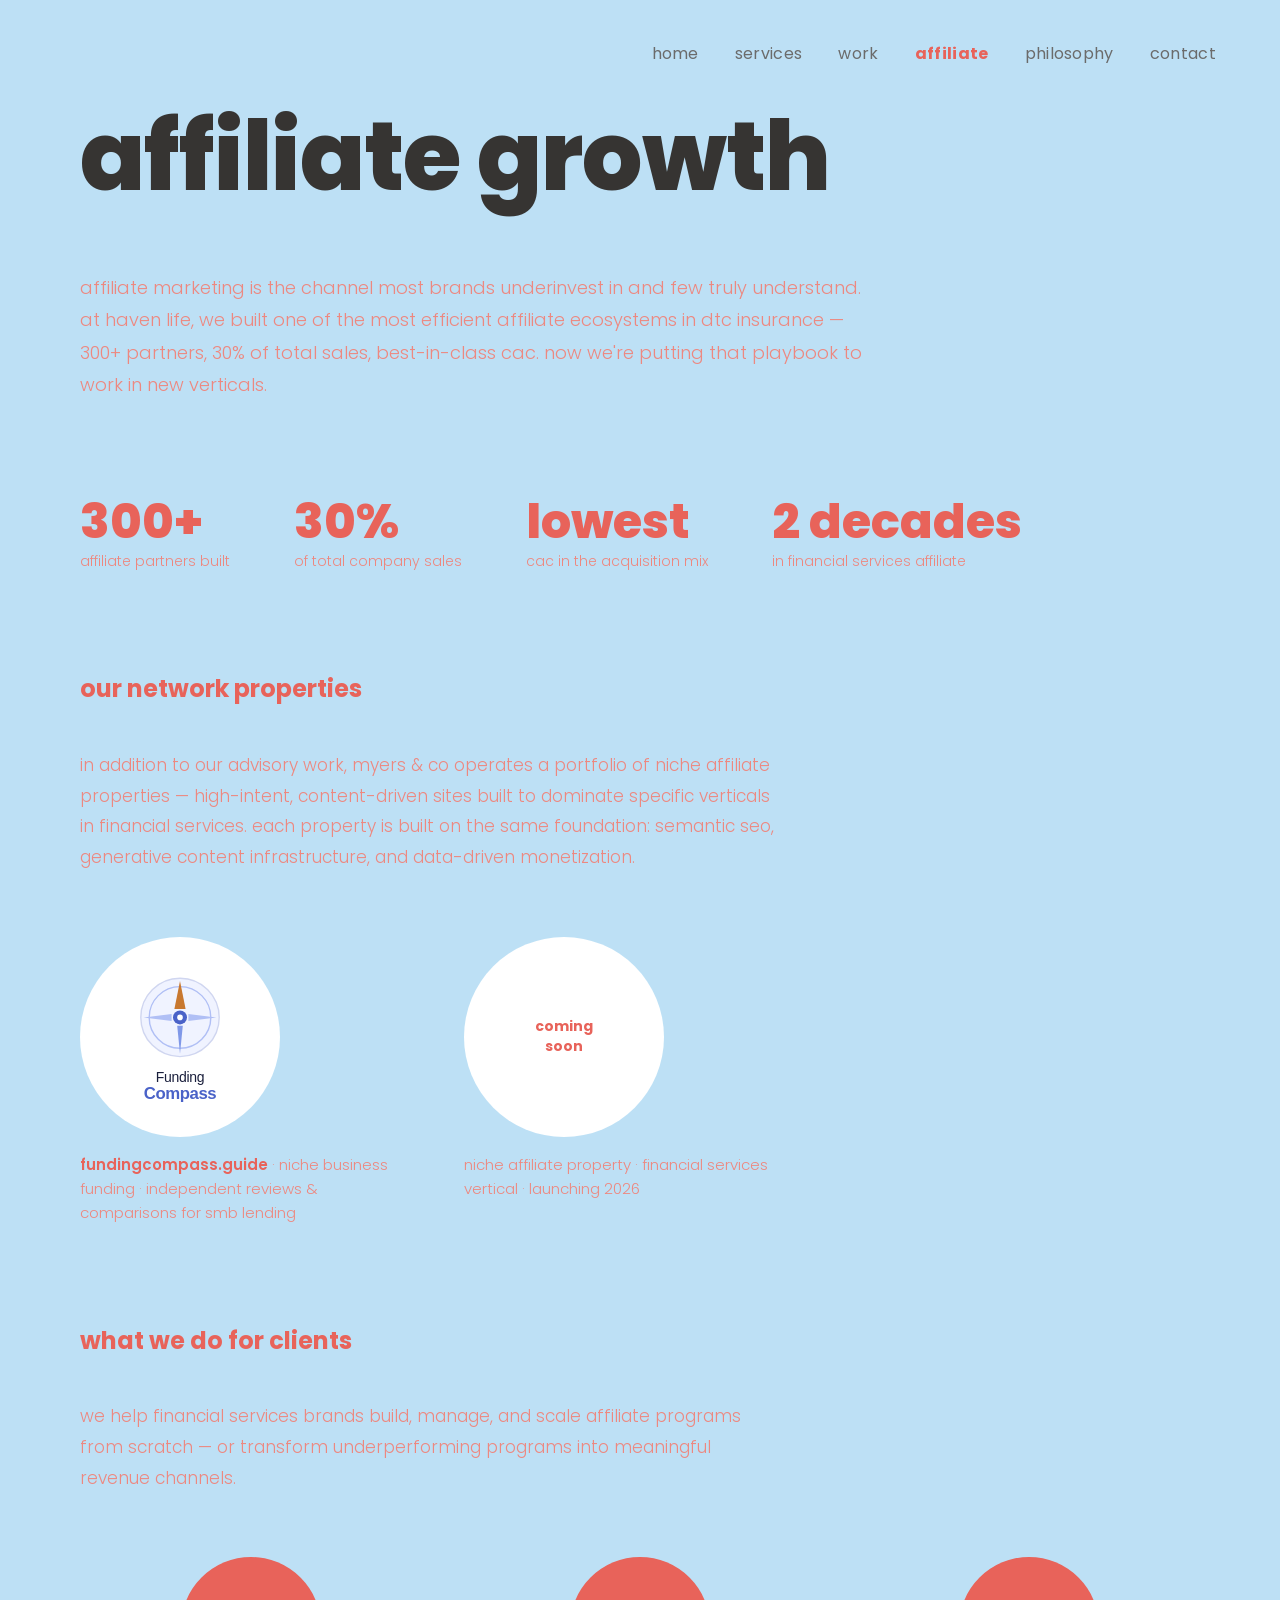
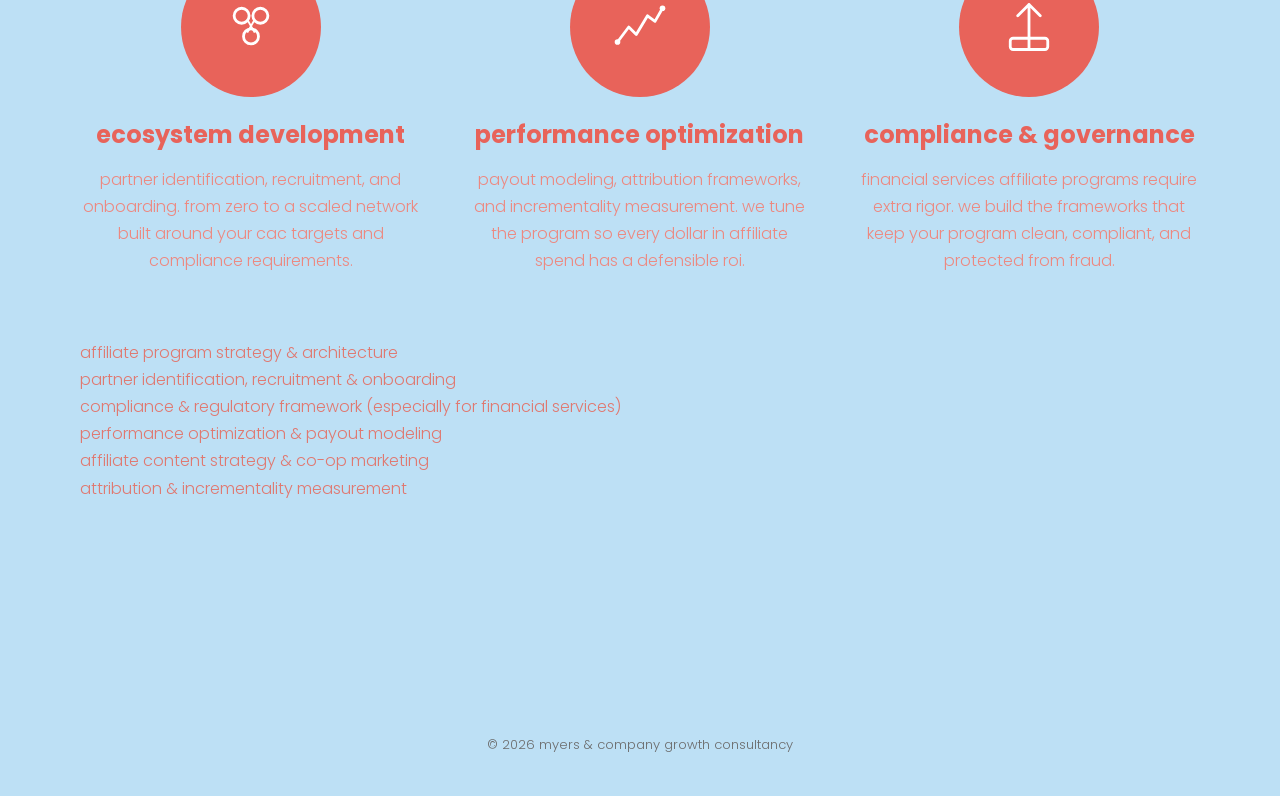
==== affiliate.html @ 651db932 "myers & co site rebuild — static html/css/js 6-page static site replacing wix: home, services, work," ====
<!DOCTYPE html>
<html lang="en">
<head>
  <meta charset="UTF-8">
  <meta name="viewport" content="width=device-width, initial-scale=1.0">
  <title>Myers & Co | Affiliate Growth</title>
  <meta name="description" content="Affiliate ecosystem development for financial services brands, plus owned & operated niche properties in key verticals.">
  <link rel="stylesheet" href="css/styles.css">
</head>
<body>
  <div class="page">
    <nav class="nav">
      <button class="nav-toggle" aria-label="Toggle navigation">
        <span></span><span></span><span></span>
      </button>
      <a href="index.html">home</a>
      <a href="services.html">services</a>
      <a href="cv.html">work</a>
      <a href="affiliate.html" class="active">affiliate</a>
      <a href="philosophy.html">philosophy</a>
      <a href="contact.html">contact</a>
    </nav>

    <div class="page-container">

      <h1 class="page-heading">affiliate growth</h1>

      <p class="page-intro">affiliate marketing is the channel most brands underinvest in and few truly understand. at haven life, we built one of the most efficient affiliate ecosystems in dtc insurance — 300+ partners, 30% of total sales, best-in-class cac. now we're putting that playbook to work in new verticals.</p>

      <!-- ── stat bar ── -->
      <div class="stat-bar">
        <div class="stat-item">
          <span class="stat-number">300+</span>
          <span class="stat-label">affiliate partners built</span>
        </div>
        <div class="stat-item">
          <span class="stat-number">30%</span>
          <span class="stat-label">of total company sales</span>
        </div>
        <div class="stat-item">
          <span class="stat-number">lowest</span>
          <span class="stat-label">cac in the acquisition mix</span>
        </div>
        <div class="stat-item">
          <span class="stat-number">2 decades</span>
          <span class="stat-label">in financial services affiliate</span>
        </div>
      </div>

      <!-- ── owned properties ── -->
      <section class="affiliate-section">
        <h2 class="cv-section-title">our network properties</h2>
        <p class="section-intro">in addition to our advisory work, myers & co operates a portfolio of niche affiliate properties — high-intent, content-driven sites built to dominate specific verticals in financial services. each property is built on the same foundation: semantic seo, generative content infrastructure, and data-driven monetization.</p>

        <div class="property-grid">
          <div class="property-card">
            <div class="property-logo-wrap">
              <svg width="140" height="140" viewBox="0 0 100 100" fill="none" xmlns="http://www.w3.org/2000/svg">
                <!-- FundingCompass compass mark -->
                <circle cx="50" cy="36" r="28" fill="#F0F3FF" stroke="#D0D6F0" stroke-width="1"/>
                <circle cx="50" cy="36" r="22" fill="none" stroke="#B0BFF5" stroke-width="1"/>
                <polygon points="50,10 54,30 46,30" fill="#C87830"/>
                <polygon points="50,62 52,42 48,42" fill="#8098E8"/>
                <polygon points="76,36 56,38.5 56,33.5" fill="#B0BFF5"/>
                <polygon points="24,36 44,33.5 44,38.5" fill="#B0BFF5"/>
                <circle cx="50" cy="36" r="5" fill="#4A62C8"/>
                <circle cx="50" cy="36" r="2" fill="white"/>
                <text x="50" y="82" text-anchor="middle" font-family="Helvetica Neue, Helvetica, Arial, sans-serif" font-weight="500" font-size="10" fill="#1A1F3C" letter-spacing="-0.2">Funding</text>
                <text x="50" y="94" text-anchor="middle" font-family="Helvetica Neue, Helvetica, Arial, sans-serif" font-weight="700" font-size="12" fill="#4A62C8" letter-spacing="-0.3">Compass</text>
              </svg>
            </div>
            <p class="property-desc"><a href="https://fundingcompass.guide" target="_blank" rel="noopener" style="color: var(--coral); font-weight: 600;">fundingcompass.guide</a> · niche business funding · independent reviews & comparisons for smb lending</p>
          </div>

          <div class="property-card">
            <div class="property-logo-wrap">
              <img src="images/property-2-logo.png" alt="Property 2" class="property-logo" onerror="this.parentElement.innerHTML='<div class=\'property-logo-placeholder\'>coming<br>soon</div>'">
            </div>
            <p class="property-desc">niche affiliate property · financial services vertical · launching 2026</p>
          </div>
        </div>
      </section>

      <!-- ── client services ── -->
      <section class="affiliate-section">
        <h2 class="cv-section-title">what we do for clients</h2>
        <p class="section-intro">we help financial services brands build, manage, and scale affiliate programs from scratch — or transform underperforming programs into meaningful revenue channels.</p>

        <div class="feature-grid affiliate-grid">
          <div class="feature-card">
            <div class="circle-asset">
              <svg viewBox="0 0 64 64" xmlns="http://www.w3.org/2000/svg"><circle cx="22" cy="20" r="8" fill="none" stroke="white" stroke-width="3"/><circle cx="42" cy="20" r="8" fill="none" stroke="white" stroke-width="3"/><circle cx="32" cy="42" r="8" fill="none" stroke="white" stroke-width="3"/><line x1="28" y1="24" x2="36" y2="38" stroke="white" stroke-width="2"/><line x1="36" y1="24" x2="28" y2="38" stroke="white" stroke-width="2"/></svg>
            </div>
            <h3 class="card-title">ecosystem development</h3>
            <p class="card-body">partner identification, recruitment, and onboarding. from zero to a scaled network built around your cac targets and compliance requirements.</p>
          </div>

          <div class="feature-card">
            <div class="circle-asset">
              <svg viewBox="0 0 64 64" xmlns="http://www.w3.org/2000/svg"><path d="M8 48l12-16 8 8 12-20 8 6 8-14" fill="none" stroke="white" stroke-width="3" stroke-linecap="round" stroke-linejoin="round"/><circle cx="8" cy="48" r="3" fill="white"/><circle cx="56" cy="12" r="3" fill="white"/></svg>
            </div>
            <h3 class="card-title">performance optimization</h3>
            <p class="card-body">payout modeling, attribution frameworks, and incrementality measurement. we tune the program so every dollar in affiliate spend has a defensible roi.</p>
          </div>

          <div class="feature-card">
            <div class="circle-asset">
              <svg viewBox="0 0 64 64" xmlns="http://www.w3.org/2000/svg"><path d="M32 8v48M32 8l-12 12M32 8l12 12" stroke="white" stroke-width="3" stroke-linecap="round" stroke-linejoin="round"/><rect x="12" y="44" width="40" height="12" rx="3" fill="none" stroke="white" stroke-width="3"/></svg>
            </div>
            <h3 class="card-title">compliance & governance</h3>
            <p class="card-body">financial services affiliate programs require extra rigor. we build the frameworks that keep your program clean, compliant, and protected from fraud.</p>
          </div>
        </div>

        <ul class="card-list" style="max-width: 600px; margin-top: var(--space-xl);">
          <li>affiliate program strategy & architecture</li>
          <li>partner identification, recruitment & onboarding</li>
          <li>compliance & regulatory framework (especially for financial services)</li>
          <li>performance optimization & payout modeling</li>
          <li>affiliate content strategy & co-op marketing</li>
          <li>attribution & incrementality measurement</li>
        </ul>
      </section>

    </div>
  </div>

  <footer class="footer">
    <p>&copy; 2026 myers & company growth consultancy</p>
  </footer>

  <script src="js/main.js"></script>
</body>
</html>
---- css/styles.css ----
@import url('https://fonts.googleapis.com/css2?family=Poppins:wght@300;400;600;700;800&display=swap');

/* ── reset ── */
*, *::before, *::after { box-sizing: border-box; margin: 0; padding: 0; }
html { scroll-behavior: smooth; }
body { font-family: 'Poppins', sans-serif; font-weight: 300; font-size: 16px; line-height: 1.7; color: #E07870; -webkit-font-smoothing: antialiased; }
a { text-decoration: none; color: inherit; }
ul { list-style: none; }
img { display: block; max-width: 100%; }
button, input, textarea { font-family: inherit; }

/* ── tokens ── */
:root {
  --sky-blue: #BDE0F5;
  --white: #FFFFFF;
  --coral: #E8635A;       /* confirmed from logo source file */
  --logo-blue: #55AADF;   /* confirmed from logo source file */
  --charcoal: #363432;
  --coral-muted: #ED8880;
  --nav-gray: #6B6B6B;
  --nav-active: #E8635A;

  --space-xs: 4px;
  --space-sm: 8px;
  --space-md: 16px;
  --space-lg: 24px;
  --space-xl: 40px;
  --space-2xl: 64px;
  --space-3xl: 96px;
  --space-4xl: 128px;

  --max-width: 1280px;
}

/* ── navigation ── */
.nav {
  display: flex;
  justify-content: flex-end;
  align-items: center;
  padding: var(--space-xl) var(--space-2xl);
  gap: 36px;
  position: relative;
  z-index: 100;
}

.nav a {
  font-size: 16px;
  font-weight: 400;
  color: var(--nav-gray);
  text-transform: lowercase;
  letter-spacing: 0.02em;
  transition: color 0.2s ease;
}

.nav a:hover {
  color: var(--nav-active);
}

.nav a.active {
  color: var(--nav-active);
  font-weight: 700;
}

.nav-toggle {
  display: none;
  background: none;
  border: none;
  cursor: pointer;
  padding: var(--space-sm);
  z-index: 200;
}

.nav-toggle span {
  display: block;
  width: 28px;
  height: 2px;
  background: var(--charcoal);
  margin: 6px 0;
  transition: transform 0.3s ease, opacity 0.3s ease;
}

.nav-toggle.open span:nth-child(1) { transform: rotate(45deg) translate(6px, 6px); }
.nav-toggle.open span:nth-child(2) { opacity: 0; }
.nav-toggle.open span:nth-child(3) { transform: rotate(-45deg) translate(6px, -6px); }

/* ── homepage split layout ── */
.home-split {
  display: flex;
  min-height: 100vh;
}

.home-left {
  width: 47%;
  background: var(--white);
  display: flex;
  align-items: center;
  justify-content: center;
  padding: var(--space-4xl) var(--space-2xl);
}

.home-right {
  width: 53%;
  background: var(--sky-blue);
  display: flex;
  flex-direction: column;
  padding: 0;
}

.home-right-content {
  flex: 1;
  display: flex;
  flex-direction: column;
  justify-content: center;
  padding: var(--space-4xl) var(--space-2xl);
  padding-top: 0;
}

/* ── logo ── */
.logo {
  text-align: left;
}

.logo-text {
  font-size: clamp(72px, 8vw, 120px);
  font-weight: 800;
  color: var(--logo-blue);
  text-transform: uppercase;
  letter-spacing: 0.04em;
  line-height: 1.0;
}

.logo-rule {
  height: 2px;
  background: var(--coral);
  margin: var(--space-md) 0;
}

.logo-subtitle {
  font-size: 22px;
  font-weight: 400;
  color: var(--logo-blue);
  letter-spacing: 0.15em;
}

/* ── logo image (preferred) + fallback ── */
.logo-img {
  max-width: 320px;
  width: 100%;
  height: auto;
}

/* square coral period — brand detail from logo source */
.logo-period {
  color: var(--coral);
  /* override with inline-block square if font doesn't render square period */
}

.hero-cta {
  font-weight: 600 !important;
  color: var(--coral) !important;
}

/* ── hero body ── */
.hero-body {
  max-width: 560px;
}

.hero-body p {
  font-size: 17px;
  font-weight: 300;
  color: var(--coral-muted);
  line-height: 1.8;
  margin-bottom: var(--space-lg);
}

.hero-body p:last-of-type {
  margin-bottom: var(--space-xl);
}

.linkedin-icon {
  display: inline-flex;
  align-items: center;
  justify-content: center;
  width: 40px;
  height: 40px;
  color: var(--coral);
  transition: opacity 0.2s ease;
}

.linkedin-icon:hover { opacity: 0.7; }

.linkedin-icon svg {
  width: 28px;
  height: 28px;
  fill: currentColor;
}

/* ── interior page layout ── */
.page {
  min-height: 100vh;
  background: var(--sky-blue);
}

.page-container {
  max-width: var(--max-width);
  margin: 0 auto;
  padding: 0 80px var(--space-3xl);
}

.page-heading {
  font-size: clamp(56px, 8vw, 96px);
  font-weight: 800;
  color: var(--charcoal);
  text-transform: lowercase;
  letter-spacing: -0.01em;
  line-height: 1.05;
  margin-bottom: var(--space-2xl);
}

/* ── feature grid (3 col — services & philosophy) ── */
.feature-grid {
  display: grid;
  grid-template-columns: repeat(3, 1fr);
  gap: 48px;
  text-align: center;
}

.feature-card {
  display: flex;
  flex-direction: column;
  align-items: center;
}

.circle-asset {
  width: 140px;
  height: 140px;
  border-radius: 50%;
  object-fit: cover;
  overflow: hidden;
  margin-bottom: var(--space-lg);
  background: var(--coral);
  display: flex;
  align-items: center;
  justify-content: center;
}

.circle-asset img {
  width: 100%;
  height: 100%;
  object-fit: cover;
}

.circle-asset svg {
  width: 60px;
  height: 60px;
  fill: var(--white);
}

.feature-card .card-title {
  font-size: 24px;
  font-weight: 700;
  color: var(--coral);
  text-transform: lowercase;
  margin-bottom: var(--space-md);
  line-height: 1.2;
}

.feature-card .card-subtitle {
  font-size: 16px;
  font-weight: 700;
  color: var(--coral);
  text-transform: lowercase;
  margin-bottom: var(--space-sm);
}

.feature-card .card-body {
  font-size: 16px;
  font-weight: 300;
  color: var(--coral-muted);
  line-height: 1.7;
  margin-bottom: var(--space-lg);
}

/* ── c.v. page ── */
.cv-frame {
  background: var(--coral);
  padding: 40px;
  min-height: 100vh;
}

.cv-inner {
  background: var(--sky-blue);
  padding: var(--space-3xl) var(--space-2xl);
}

.cv-inner .page-heading {
  margin-bottom: var(--space-lg);
}

.cv-intro {
  font-size: 17px;
  font-weight: 300;
  color: var(--coral-muted);
  line-height: 1.8;
  max-width: 800px;
  margin-bottom: var(--space-3xl);
}

.cv-section-title {
  font-size: 24px;
  font-weight: 700;
  color: var(--coral);
  text-transform: lowercase;
  margin-bottom: var(--space-xl);
}

.logo-grid {
  display: flex;
  flex-wrap: wrap;
  gap: var(--space-xl);
  align-items: center;
  margin-bottom: var(--space-3xl);
}

.logo-grid .circle-asset {
  background: var(--white);
}

.skills-list {
  display: flex;
  flex-direction: column;
  gap: var(--space-md);
}

.skills-list li {
  font-size: 17px;
  font-weight: 300;
  color: var(--coral);
  text-transform: lowercase;
}

/* ── contact page ── */
.contact-hero {
  background: var(--sky-blue);
  padding-bottom: var(--space-3xl);
}

.contact-hero .page-container {
  padding-bottom: 0;
}

.contact-intro {
  font-size: 17px;
  font-weight: 300;
  color: var(--charcoal);
  line-height: 1.8;
  max-width: 700px;
  margin-bottom: 0;
}

.contact-card {
  background: var(--coral);
  padding: var(--space-2xl) 80px var(--space-3xl);
}

.contact-card-inner {
  max-width: var(--max-width);
  margin: 0 auto;
}

.contact-card h2 {
  font-size: clamp(40px, 5vw, 72px);
  font-weight: 800;
  color: var(--charcoal);
  text-transform: lowercase;
  letter-spacing: -0.01em;
  line-height: 1.05;
  margin-bottom: var(--space-xl);
}

.contact-info {
  display: flex;
  gap: var(--space-2xl);
  margin-bottom: var(--space-2xl);
}

.contact-info-item {
  display: flex;
  flex-direction: column;
  gap: var(--space-xs);
}

.contact-info-label {
  font-size: 13px;
  font-weight: 700;
  color: var(--charcoal);
  text-transform: lowercase;
  letter-spacing: 0.02em;
}

.contact-info-value {
  font-size: 16px;
  font-weight: 300;
  color: var(--charcoal);
}

.contact-info-value a {
  transition: opacity 0.2s ease;
}

.contact-info-value a:hover { opacity: 0.7; }

.contact-form {
  display: grid;
  grid-template-columns: 1fr 1fr 1fr;
  gap: var(--space-lg);
}

.form-group {
  display: flex;
  flex-direction: column;
  gap: var(--space-xs);
}

.form-group label {
  font-size: 13px;
  font-weight: 400;
  color: var(--charcoal);
  text-transform: lowercase;
}

.form-group input,
.form-group textarea {
  background: var(--white);
  border: 1px solid var(--charcoal);
  padding: 12px 16px;
  font-size: 16px;
  font-weight: 300;
  color: var(--charcoal);
  outline: none;
  transition: border-color 0.2s ease;
}

.form-group input:focus,
.form-group textarea:focus {
  border-color: var(--logo-blue);
}

.form-group.full-width {
  grid-column: 1 / -1;
}

.form-group textarea {
  resize: vertical;
  min-height: 140px;
}

.form-submit {
  grid-column: 1 / -1;
  display: flex;
  justify-content: flex-start;
}

.btn-submit {
  background: var(--charcoal);
  color: var(--white);
  border: none;
  padding: 14px 48px;
  font-size: 16px;
  font-weight: 600;
  text-transform: lowercase;
  cursor: pointer;
  transition: opacity 0.2s ease;
}

.btn-submit:hover { opacity: 0.85; }

/* ── 2-col services grid ── */
.feature-grid--2col {
  grid-template-columns: repeat(2, 1fr);
}

.feature-card .card-list {
  text-align: left;
  width: 100%;
  padding: 0;
  margin-bottom: var(--space-lg);
}

.feature-card .card-list li {
  font-size: 15px;
  font-weight: 300;
  color: var(--coral-muted);
  line-height: 1.6;
  padding-left: var(--space-lg);
  position: relative;
  margin-bottom: var(--space-xs);
}

.feature-card .card-list li::before {
  content: '·';
  position: absolute;
  left: 8px;
  color: var(--coral);
  font-weight: 700;
}

/* ── work/timeline page ── */
.work-intro {
  font-size: 18px;
  font-weight: 300;
  color: var(--coral-muted);
  line-height: 1.8;
  max-width: 800px;
  margin-bottom: var(--space-3xl);
}

.timeline {
  margin-bottom: var(--space-3xl);
}

.timeline-item {
  border-left: 2px solid var(--coral);
  padding-left: var(--space-xl);
  padding-bottom: var(--space-2xl);
  position: relative;
}

.timeline-item:last-child {
  padding-bottom: 0;
}

.timeline-item::before {
  content: '';
  width: 12px;
  height: 12px;
  background: var(--coral);
  border-radius: 50%;
  position: absolute;
  left: -7px;
  top: 4px;
}

.timeline-company {
  font-size: 20px;
  font-weight: 700;
  color: var(--coral);
  text-transform: lowercase;
  line-height: 1.3;
  margin-bottom: var(--space-xs);
}

.timeline-role {
  font-size: 16px;
  font-weight: 600;
  color: var(--coral);
  text-transform: lowercase;
  margin-bottom: var(--space-sm);
}

.timeline-detail {
  font-size: 14px;
  font-weight: 400;
  color: var(--coral-muted);
  margin-bottom: var(--space-md);
}

.timeline-body {
  font-size: 16px;
  font-weight: 300;
  color: var(--coral-muted);
  line-height: 1.7;
  max-width: 700px;
}

.capabilities-list {
  display: grid;
  grid-template-columns: repeat(2, 1fr);
  gap: var(--space-sm) var(--space-2xl);
}

.capabilities-list li {
  font-size: 15px;
  font-weight: 300;
  color: var(--coral);
  text-transform: lowercase;
  padding-left: var(--space-lg);
  position: relative;
}

.capabilities-list li::before {
  content: '·';
  position: absolute;
  left: 8px;
  color: var(--coral);
  font-weight: 700;
}

/* ── affiliate page ── */
.page-intro {
  font-size: 18px;
  font-weight: 300;
  color: var(--coral-muted);
  line-height: 1.8;
  max-width: 800px;
  margin-bottom: var(--space-3xl);
}

.stat-bar {
  display: flex;
  gap: var(--space-2xl);
  margin-bottom: var(--space-3xl);
  flex-wrap: wrap;
}

.stat-item {
  display: flex;
  flex-direction: column;
  gap: 4px;
}

.stat-number {
  font-size: clamp(28px, 4vw, 48px);
  font-weight: 800;
  color: var(--coral);
  text-transform: lowercase;
  line-height: 1;
}

.stat-label {
  font-size: 14px;
  font-weight: 300;
  color: var(--coral-muted);
  text-transform: lowercase;
}

.affiliate-section {
  margin-bottom: var(--space-3xl);
}

.section-intro {
  font-size: 17px;
  font-weight: 300;
  color: var(--coral-muted);
  line-height: 1.8;
  max-width: 700px;
  margin-bottom: var(--space-2xl);
}

.property-grid {
  display: flex;
  gap: var(--space-2xl);
  flex-wrap: wrap;
}

.property-card {
  display: flex;
  flex-direction: column;
  align-items: flex-start;
  gap: var(--space-md);
  max-width: 320px;
}

.property-logo-wrap {
  width: 200px;
  height: 200px;
  border-radius: 50%;
  overflow: hidden;
  background: var(--white);
  display: flex;
  align-items: center;
  justify-content: center;
}

.property-logo {
  width: 100%;
  height: 100%;
  object-fit: contain;
  padding: 24px;
}

.property-logo-placeholder {
  font-size: 14px;
  font-weight: 700;
  color: var(--coral);
  text-transform: lowercase;
  text-align: center;
  line-height: 1.4;
}

.property-desc {
  font-size: 15px;
  font-weight: 300;
  color: var(--coral-muted);
  line-height: 1.6;
}

.affiliate-grid {
  margin-top: var(--space-xl);
}

/* ── footer ── */
.footer {
  background: var(--sky-blue);
  padding: var(--space-xl) var(--space-2xl);
  text-align: center;
  font-size: 13px;
  font-weight: 300;
  color: var(--nav-gray);
}

/* ── responsive ── */
@media (max-width: 1024px) {
  .feature-grid {
    grid-template-columns: 1fr 1fr;
  }

  .feature-grid--2col {
    grid-template-columns: 1fr 1fr;
  }

  .capabilities-list {
    grid-template-columns: 1fr;
  }

  .page-container {
    padding: 0 var(--space-xl) var(--space-3xl);
  }

  .contact-card {
    padding: var(--space-2xl) var(--space-xl) var(--space-3xl);
  }
}

@media (max-width: 768px) {
  .nav {
    position: fixed;
    top: 0;
    right: 0;
    left: 0;
    flex-direction: column;
    align-items: flex-end;
    background: var(--sky-blue);
    padding: var(--space-xl) var(--space-lg);
    gap: 0;
    max-height: 60px;
    overflow: hidden;
    transition: max-height 0.3s ease, padding 0.3s ease;
  }

  .nav.open {
    max-height: 100vh;
    padding-bottom: var(--space-xl);
    box-shadow: 0 4px 24px rgba(0,0,0,0.08);
  }

  .nav a {
    padding: var(--space-sm) 0;
    opacity: 0;
    transition: opacity 0.2s ease, color 0.2s ease;
  }

  .nav.open a {
    opacity: 1;
  }

  .nav-toggle {
    display: block;
    position: absolute;
    top: var(--space-md);
    right: var(--space-lg);
  }

  .home-split {
    flex-direction: column;
  }

  .home-left {
    width: 100%;
    padding: var(--space-3xl) var(--space-lg);
    min-height: 50vh;
  }

  .home-right {
    width: 100%;
  }

  .home-right .nav {
    position: relative;
    max-height: none;
    flex-direction: row;
    flex-wrap: wrap;
    justify-content: center;
    gap: var(--space-lg);
    padding: var(--space-lg);
  }

  .home-right .nav a {
    opacity: 1;
  }

  .home-right .nav-toggle {
    display: none;
  }

  .home-right-content {
    padding: var(--space-2xl) var(--space-lg);
  }

  .feature-grid {
    grid-template-columns: 1fr;
    gap: var(--space-2xl);
  }

  .feature-grid--2col {
    grid-template-columns: 1fr;
  }

  .page-container {
    padding: 0 var(--space-lg) var(--space-3xl);
  }

  .page-heading {
    margin-top: 60px;
  }

  .cv-frame {
    padding: var(--space-lg);
  }

  .cv-inner {
    padding: var(--space-2xl) var(--space-lg);
  }

  .contact-info {
    flex-direction: column;
    gap: var(--space-lg);
  }

  .contact-form {
    grid-template-columns: 1fr;
  }

  .contact-card {
    padding: var(--space-2xl) var(--space-lg) var(--space-3xl);
  }
}

@media (max-width: 480px) {
  .logo-text {
    font-size: 56px;
  }

  .logo-subtitle {
    font-size: 16px;
  }

  .home-right .nav {
    gap: var(--space-md);
  }
}
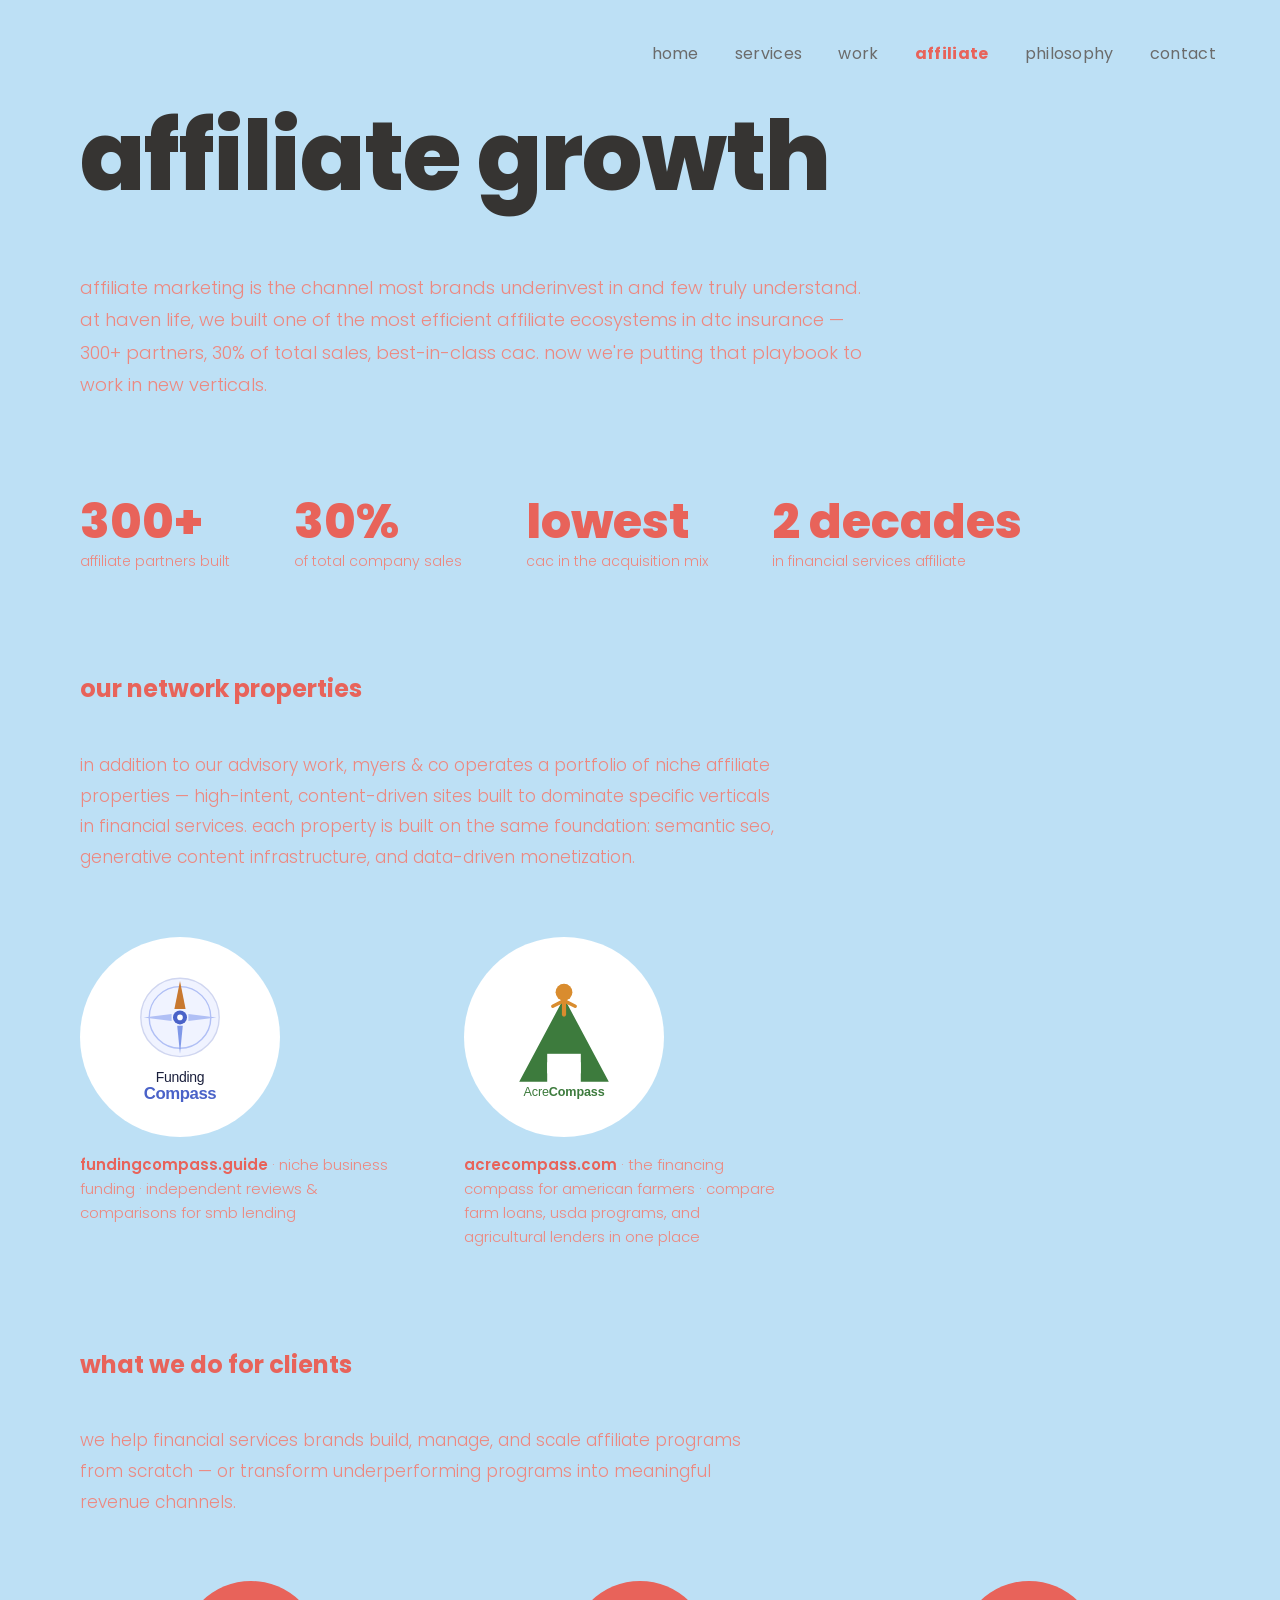
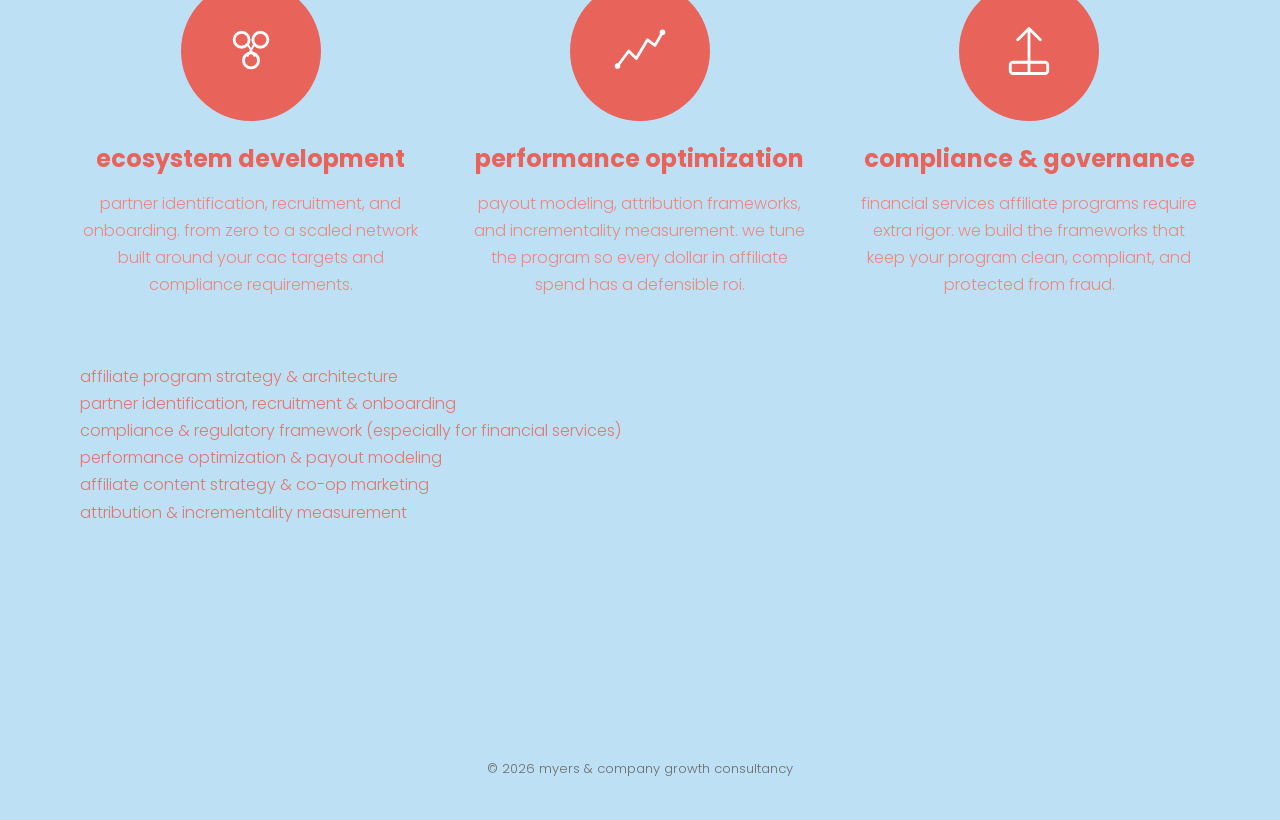
==== commit dace7abd: "add acrecompass.com as second affiliate property AcreCompass logo mark (green A + orange farmer figu" ====
--- a/affiliate.html
+++ b/affiliate.html
@@ -74,9 +74,22 @@
 
           <div class="property-card">
             <div class="property-logo-wrap">
-              <img src="images/property-2-logo.png" alt="Property 2" class="property-logo" onerror="this.parentElement.innerHTML='<div class=\'property-logo-placeholder\'>coming<br>soon</div>'">
+              <svg width="140" height="140" viewBox="0 0 100 100" fill="none" xmlns="http://www.w3.org/2000/svg">
+                <!-- AcreCompass logo mark — stylized A with farmer figure -->
+                <!-- Green A / mountain shape -->
+                <polygon points="50,22 18,82 38,82 38,68 62,68 62,82 82,82" fill="#3D7B3D"/>
+                <!-- White crossbar cutout -->
+                <rect x="38" y="62" width="24" height="14" fill="white"/>
+                <!-- Orange figure on top -->
+                <circle cx="50" cy="18" r="6" fill="#D98C2E"/>
+                <line x1="50" y1="24" x2="50" y2="34" stroke="#D98C2E" stroke-width="3" stroke-linecap="round"/>
+                <line x1="42" y1="28" x2="50" y2="24" stroke="#D98C2E" stroke-width="2.5" stroke-linecap="round"/>
+                <line x1="58" y1="28" x2="50" y2="24" stroke="#D98C2E" stroke-width="2.5" stroke-linecap="round"/>
+                <!-- Wordmark -->
+                <text x="50" y="92" text-anchor="middle" font-family="Helvetica Neue, Helvetica, Arial, sans-serif" font-weight="500" font-size="9" fill="#3D7B3D" letter-spacing="-0.1">Acre<tspan font-weight="700">Compass</tspan></text>
+              </svg>
             </div>
-            <p class="property-desc">niche affiliate property · financial services vertical · launching 2026</p>
+            <p class="property-desc"><a href="https://acrecompass.com" target="_blank" rel="noopener" style="color: var(--coral); font-weight: 600;">acrecompass.com</a> · the financing compass for american farmers · compare farm loans, usda programs, and agricultural lenders in one place</p>
           </div>
         </div>
       </section>
